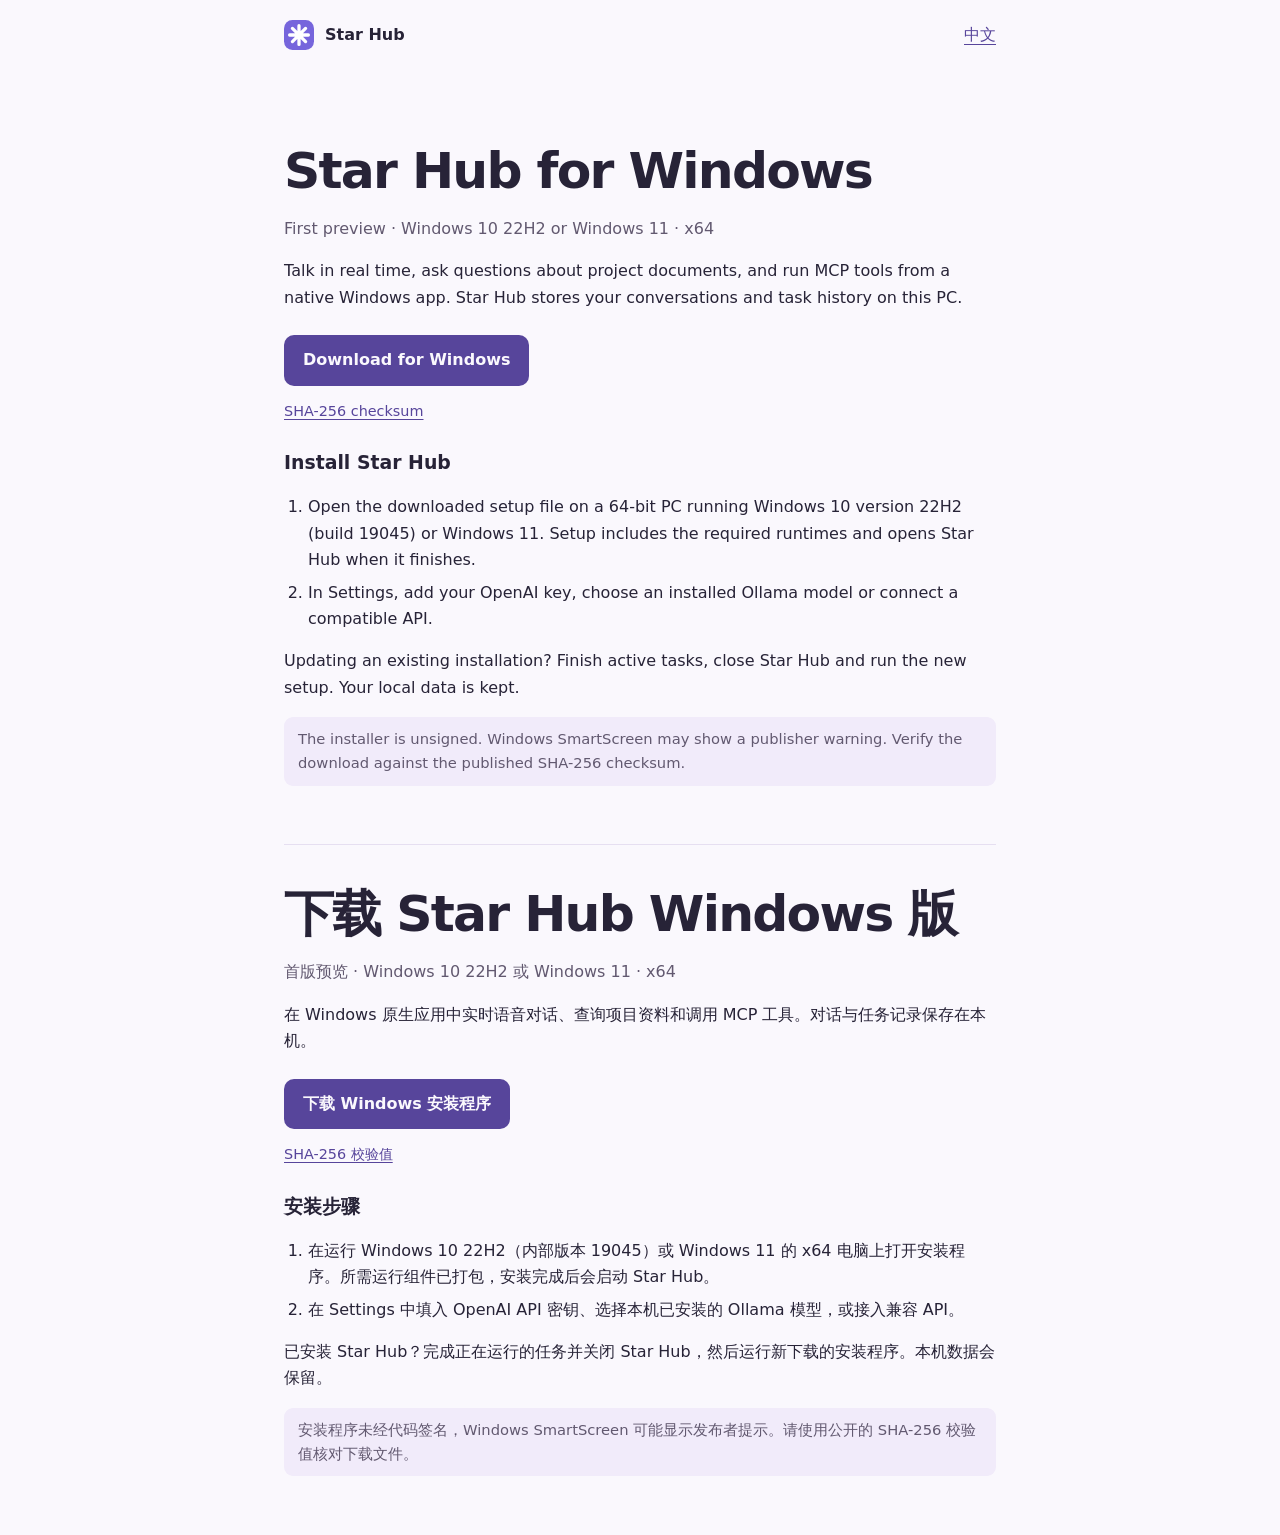
==== src/main/webapp/downloads/index.html @ 9179a20b "Initial commit" ====
<!doctype html>
<html lang="en">
<head>
  <meta charset="utf-8">
  <meta name="viewport" content="width=device-width,initial-scale=1">
  <meta name="description" content="Download the Star Hub native desktop app for Windows 10 version 22H2 and Windows 11.">
  <title>Download Star Hub</title>
  <link rel="icon" href="../icon.svg" type="image/svg+xml">
  <link rel="stylesheet" href="download.css">
</head>
<body>
  <header>
    <a class="brand" href="../"><img src="../icon.svg" width="30" height="30" alt="">Star Hub</a>
    <a href="#zh" lang="zh-CN">中文</a>
  </header>
  <main>
    <section aria-labelledby="title">
      <h1 id="title">Star Hub for Windows</h1>
      <p class="requirements">First preview · Windows 10 22H2 or Windows 11 · x64</p>
      <p>Talk in real time, ask questions about project documents, and run MCP tools from a native Windows app. Star Hub stores your conversations and task history on this PC.</p>
      <a class="download" href="windows/preview/StarHub-Windows-x64-Setup.exe" download>Download for Windows</a>
      <div class="links">
        <a href="windows/preview/StarHub-Windows-x64-Setup.exe.sha256">SHA-256 checksum</a>
      </div>
      <h2>Install Star Hub</h2>
      <ol>
        <li>Open the downloaded setup file on a 64-bit PC running Windows 10 version 22H2 (build 19045) or Windows 11. Setup includes the required runtimes and opens Star Hub when it finishes.</li>
        <li>In Settings, add your OpenAI key, choose an installed Ollama model or connect a compatible API.</li>
      </ol>
      <p>Updating an existing installation? Finish active tasks, close Star Hub and run the new setup. Your local data is kept.</p>
      <p class="notice">The installer is unsigned. Windows SmartScreen may show a publisher warning. Verify the download against the published SHA-256 checksum.</p>
    </section>
    <section lang="zh-CN" id="zh" aria-labelledby="title-zh">
      <h2 class="translated-title" id="title-zh">下载 Star Hub Windows 版</h2>
      <p class="requirements">首版预览 · Windows 10 22H2 或 Windows 11 · x64</p>
      <p>在 Windows 原生应用中实时语音对话、查询项目资料和调用 MCP 工具。对话与任务记录保存在本机。</p>
      <a class="download" href="windows/preview/StarHub-Windows-x64-Setup.exe" download>下载 Windows 安装程序</a>
      <div class="links">
        <a href="windows/preview/StarHub-Windows-x64-Setup.exe.sha256">SHA-256 校验值</a>
      </div>
      <h3>安装步骤</h3>
      <ol>
        <li>在运行 Windows 10 22H2（内部版本 19045）或 Windows 11 的 x64 电脑上打开安装程序。所需运行组件已打包，安装完成后会启动 Star Hub。</li>
        <li>在 Settings 中填入 OpenAI API 密钥、选择本机已安装的 Ollama 模型，或接入兼容 API。</li>
      </ol>
      <p>已安装 Star Hub？完成正在运行的任务并关闭 Star Hub，然后运行新下载的安装程序。本机数据会保留。</p>
      <p class="notice">安装程序未经代码签名，Windows SmartScreen 可能显示发布者提示。请使用公开的 SHA-256 校验值核对下载文件。</p>
    </section>
  </main>
</body>
</html>
---- src/main/webapp/downloads/download.css ----
:root {
  color-scheme: light dark;
  --surface: #faf8fd;
  --ink: #272337;
  --muted: #625970;
  --accent: #57459b;
  --rule: #e6dff1;
  --notice: #f1ebfa;
}

@media (prefers-color-scheme: dark) {
  :root {
    --surface: #1b1920;
    --ink: #f5efff;
    --muted: #c6bbd6;
    --accent: #d8cafd;
    --rule: #41404c;
    --notice: #2e2739;
  }
}

* { box-sizing: border-box; }
html { scroll-behavior: auto; }
body {
  margin: 0;
  background: var(--surface);
  color: var(--ink);
  font: 16px/1.65 "Segoe UI", system-ui, sans-serif;
}
a { color: var(--accent); text-underline-offset: .22em; }
a:focus-visible { outline: 2px solid var(--accent); outline-offset: 4px; }
header, main { max-width: 800px; margin: auto; padding-inline: clamp(22px, 6vw, 44px); }
header { display: flex; align-items: center; justify-content: space-between; padding-block: 20px; }
.brand { display: inline-flex; align-items: center; gap: 11px; text-decoration: none; color: var(--ink); font-weight: 650; }
main { padding-top: clamp(24px, 7vw, 72px); }
section { padding-bottom: 44px; }
section + section { border-top: 1px solid var(--rule); padding-top: 40px; }
h1, .translated-title { font-size: clamp(2rem, 5vw, 3.15rem); line-height: 1.15; margin: 0 0 12px; letter-spacing: -.035em; }
h2, h3 { margin: 24px 0 8px; font-size: 1.18rem; }
.requirements, .notice { color: var(--muted); }
.download {
  display: inline-block;
  margin-block: 8px 14px;
  padding: 12px 19px;
  border-radius: 10px;
  text-decoration: none;
  background: var(--accent);
  color: var(--surface);
  font-weight: 650;
}
.links { display: flex; flex-wrap: wrap; gap: 0 18px; font-size: .9rem; }
ol { padding-left: 1.5em; }
li + li { margin-top: 6px; }
.notice { padding: 10px 14px; background: var(--notice); border-radius: 9px; font-size: .92rem; }
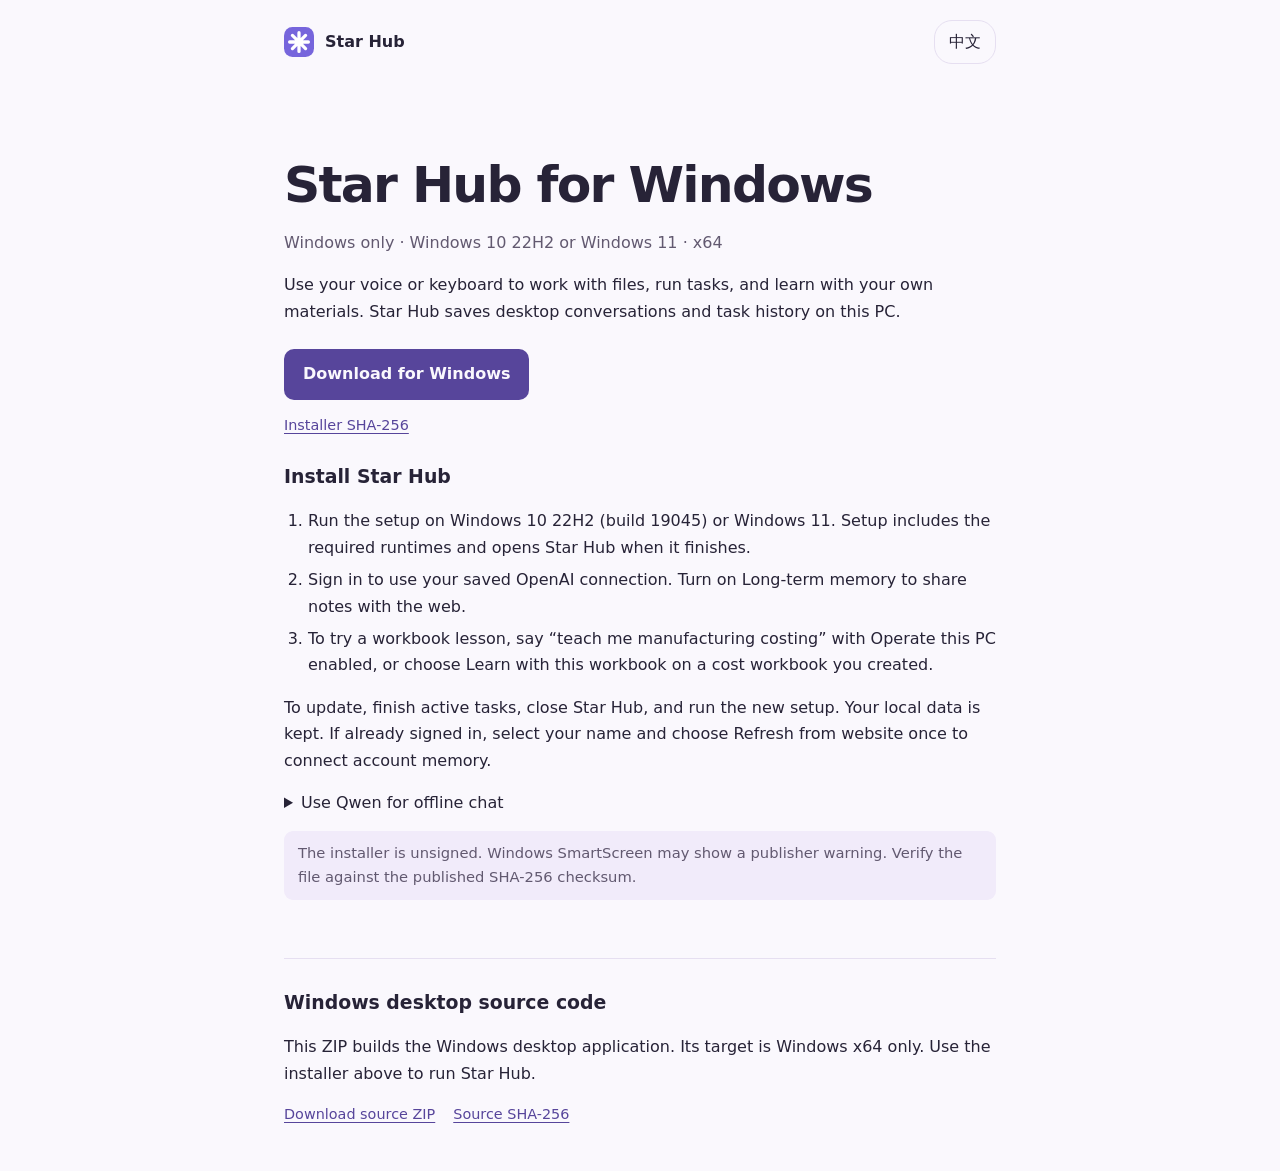
==== commit a8e9799f: "Integrate Windows learning, offline account memory and automatic local Qwen routing Include the nati" ====
--- a/src/main/webapp/downloads/index.html
+++ b/src/main/webapp/downloads/index.html
@@ -7,44 +7,44 @@
   <title>Download Star Hub</title>
   <link rel="icon" href="../icon.svg" type="image/svg+xml">
   <link rel="stylesheet" href="download.css">
+  <script src="download.js" defer></script>
 </head>
 <body>
   <header>
     <a class="brand" href="../"><img src="../icon.svg" width="30" height="30" alt="">Star Hub</a>
-    <a href="#zh" lang="zh-CN">中文</a>
+    <button id="download-language" type="button" lang="zh-CN" hidden>中文</button>
   </header>
   <main>
     <section aria-labelledby="title">
-      <h1 id="title">Star Hub for Windows</h1>
-      <p class="requirements">First preview · Windows 10 22H2 or Windows 11 · x64</p>
-      <p>Talk in real time, ask questions about project documents, and run MCP tools from a native Windows app. Star Hub stores your conversations and task history on this PC.</p>
-      <a class="download" href="windows/preview/StarHub-Windows-x64-Setup.exe" download>Download for Windows</a>
+      <h1 id="title" data-text="title">Star Hub for Windows</h1>
+      <p class="requirements" data-text="requirements">Windows only · Windows 10 22H2 or Windows 11 · x64</p>
+      <p class="requirements" id="download-build" hidden></p>
+      <p data-text="description">Use your voice or keyboard to work with files, run tasks, and learn with your own materials. Star Hub saves desktop conversations and task history on this PC.</p>
+      <a class="download" href="windows/preview/StarHub-Windows-x64-Setup.exe" download data-text="download">Download for Windows</a>
       <div class="links">
-        <a href="windows/preview/StarHub-Windows-x64-Setup.exe.sha256">SHA-256 checksum</a>
+        <a href="windows/preview/StarHub-Windows-x64-Setup.exe.sha256" data-text="checksum">Installer SHA-256</a>
       </div>
-      <h2>Install Star Hub</h2>
+      <h2 data-text="install">Install Star Hub</h2>
       <ol>
-        <li>Open the downloaded setup file on a 64-bit PC running Windows 10 version 22H2 (build 19045) or Windows 11. Setup includes the required runtimes and opens Star Hub when it finishes.</li>
-        <li>In Settings, add your OpenAI key, choose an installed Ollama model or connect a compatible API.</li>
+        <li data-text="stepOpen">Run the setup on Windows 10 22H2 (build 19045) or Windows 11. Setup includes the required runtimes and opens Star Hub when it finishes.</li>
+        <li data-text="stepAccount">Sign in to use your saved OpenAI connection. Turn on Long-term memory to share notes with the web.</li>
+        <li data-text="stepLesson">To try a workbook lesson, say “teach me manufacturing costing” with Operate this PC enabled, or choose Learn with this workbook on a cost workbook you created.</li>
       </ol>
-      <p>Updating an existing installation? Finish active tasks, close Star Hub and run the new setup. Your local data is kept.</p>
-      <p class="notice">The installer is unsigned. Windows SmartScreen may show a publisher warning. Verify the download against the published SHA-256 checksum.</p>
+      <p data-text="update">To update, finish active tasks, close Star Hub, and run the new setup. Your local data is kept. If already signed in, select your name and choose Refresh from website once to connect account memory.</p>
+      <details>
+        <summary data-text="offline">Use Qwen for offline chat</summary>
+        <p><a href="https://ollama.com/download/windows" data-text="ollama">Install Ollama for Windows</a>. <span data-text="pull">While online, run this command once in PowerShell. Keep Ollama running and leave Star Hub’s model set to Automatic.</span></p>
+        <code>ollama pull qwen2.5:0.5b</code>
+      </details>
+      <p class="notice" data-text="notice">The installer is unsigned. Windows SmartScreen may show a publisher warning. Verify the file against the published SHA-256 checksum.</p>
     </section>
-    <section lang="zh-CN" id="zh" aria-labelledby="title-zh">
-      <h2 class="translated-title" id="title-zh">下载 Star Hub Windows 版</h2>
-      <p class="requirements">首版预览 · Windows 10 22H2 或 Windows 11 · x64</p>
-      <p>在 Windows 原生应用中实时语音对话、查询项目资料和调用 MCP 工具。对话与任务记录保存在本机。</p>
-      <a class="download" href="windows/preview/StarHub-Windows-x64-Setup.exe" download>下载 Windows 安装程序</a>
+    <section class="source" aria-labelledby="source-title">
+      <h2 id="source-title" data-text="sourceTitle">Windows desktop source code</h2>
+      <p data-text="sourceHelp">This ZIP builds the Windows desktop application. Its target is Windows x64 only. Use the installer above to run Star Hub.</p>
       <div class="links">
-        <a href="windows/preview/StarHub-Windows-x64-Setup.exe.sha256">SHA-256 校验值</a>
+        <a href="windows/preview/StarHub-Windows-Source.zip" download data-text="sourceZip">Download source ZIP</a>
+        <a href="windows/preview/StarHub-Windows-Source.zip.sha256" data-text="sourceChecksum">Source SHA-256</a>
       </div>
-      <h3>安装步骤</h3>
-      <ol>
-        <li>在运行 Windows 10 22H2（内部版本 19045）或 Windows 11 的 x64 电脑上打开安装程序。所需运行组件已打包，安装完成后会启动 Star Hub。</li>
-        <li>在 Settings 中填入 OpenAI API 密钥、选择本机已安装的 Ollama 模型，或接入兼容 API。</li>
-      </ol>
-      <p>已安装 Star Hub？完成正在运行的任务并关闭 Star Hub，然后运行新下载的安装程序。本机数据会保留。</p>
-      <p class="notice">安装程序未经代码签名，Windows SmartScreen 可能显示发布者提示。请使用公开的 SHA-256 校验值核对下载文件。</p>
     </section>
   </main>
 </body>
--- a/src/main/webapp/downloads/download.css
+++ b/src/main/webapp/downloads/download.css
@@ -28,15 +28,25 @@
   font: 16px/1.65 "Segoe UI", system-ui, sans-serif;
 }
 a { color: var(--accent); text-underline-offset: .22em; }
-a:focus-visible { outline: 2px solid var(--accent); outline-offset: 4px; }
+a:focus-visible, button:focus-visible { outline: 2px solid var(--accent); outline-offset: 4px; }
 header, main { max-width: 800px; margin: auto; padding-inline: clamp(22px, 6vw, 44px); }
 header { display: flex; align-items: center; justify-content: space-between; padding-block: 20px; }
 .brand { display: inline-flex; align-items: center; gap: 11px; text-decoration: none; color: var(--ink); font-weight: 650; }
+#download-language {
+  border: 1px solid var(--rule);
+  background: var(--surface);
+  color: var(--ink);
+  border-radius: 18px;
+  padding: 7px 14px;
+  min-height: 44px;
+  font: inherit;
+  cursor: pointer;
+}
 main { padding-top: clamp(24px, 7vw, 72px); }
 section { padding-bottom: 44px; }
-section + section { border-top: 1px solid var(--rule); padding-top: 40px; }
-h1, .translated-title { font-size: clamp(2rem, 5vw, 3.15rem); line-height: 1.15; margin: 0 0 12px; letter-spacing: -.035em; }
-h2, h3 { margin: 24px 0 8px; font-size: 1.18rem; }
+section + section { border-top: 1px solid var(--rule); padding-top: 4px; }
+h1 { font-size: clamp(2rem, 5vw, 3.15rem); line-height: 1.15; margin: 0 0 12px; letter-spacing: -.035em; }
+h2 { margin: 24px 0 8px; font-size: 1.18rem; }
 .requirements, .notice { color: var(--muted); }
 .download {
   display: inline-block;
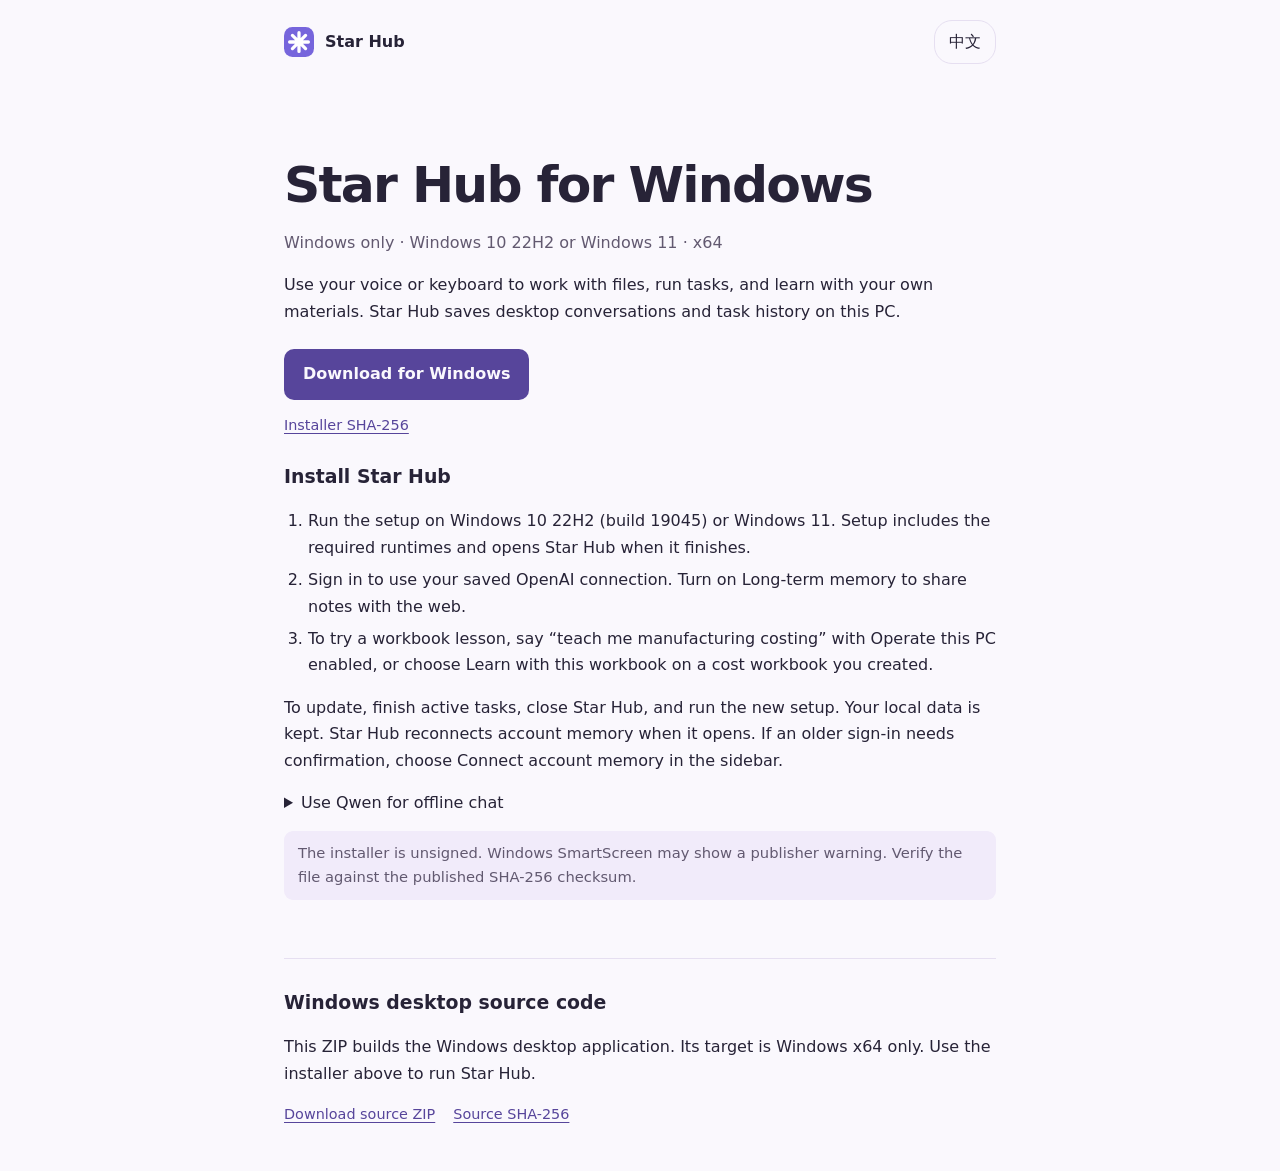
==== commit a1cff1b6: "Restore account memory on upgrade and set up offline Qwen in one click Verified in-place upgrade and" ====
--- a/src/main/webapp/downloads/index.html
+++ b/src/main/webapp/downloads/index.html
@@ -30,11 +30,10 @@
         <li data-text="stepAccount">Sign in to use your saved OpenAI connection. Turn on Long-term memory to share notes with the web.</li>
         <li data-text="stepLesson">To try a workbook lesson, say “teach me manufacturing costing” with Operate this PC enabled, or choose Learn with this workbook on a cost workbook you created.</li>
       </ol>
-      <p data-text="update">To update, finish active tasks, close Star Hub, and run the new setup. Your local data is kept. If already signed in, select your name and choose Refresh from website once to connect account memory.</p>
+      <p data-text="update">To update, finish active tasks, close Star Hub, and run the new setup. Your local data is kept. Star Hub reconnects account memory when it opens. If an older sign-in needs confirmation, choose Connect account memory in the sidebar.</p>
       <details>
         <summary data-text="offline">Use Qwen for offline chat</summary>
-        <p><a href="https://ollama.com/download/windows" data-text="ollama">Install Ollama for Windows</a>. <span data-text="pull">While online, run this command once in PowerShell. Keep Ollama running and leave Star Hub’s model set to Automatic.</span></p>
-        <code>ollama pull qwen2.5:0.5b</code>
+        <p data-text="offlineSetup">While online, choose Set up offline chat in the app sidebar. Star Hub downloads Qwen once (491 MB). After that, open Star Hub and type a message, even without internet.</p>
       </details>
       <p class="notice" data-text="notice">The installer is unsigned. Windows SmartScreen may show a publisher warning. Verify the file against the published SHA-256 checksum.</p>
     </section>
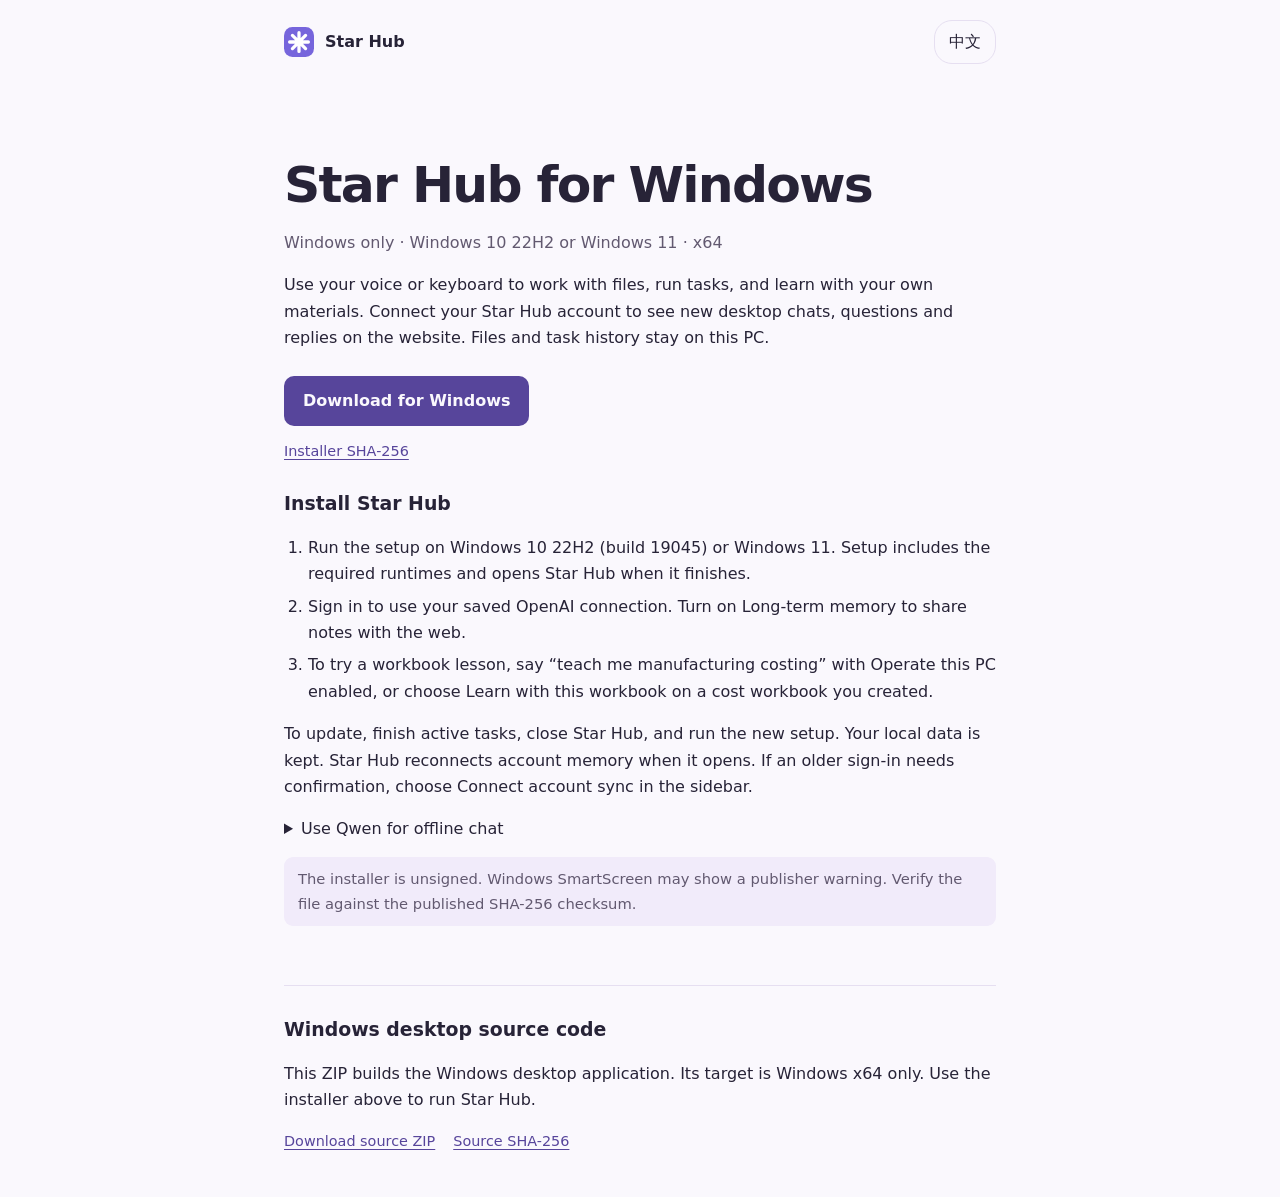
==== commit ae590a5e: "Sync new Windows conversations and replies to their Star Hub web account" ====
--- a/src/main/webapp/downloads/index.html
+++ b/src/main/webapp/downloads/index.html
@@ -19,7 +19,7 @@
       <h1 id="title" data-text="title">Star Hub for Windows</h1>
       <p class="requirements" data-text="requirements">Windows only · Windows 10 22H2 or Windows 11 · x64</p>
       <p class="requirements" id="download-build" hidden></p>
-      <p data-text="description">Use your voice or keyboard to work with files, run tasks, and learn with your own materials. Star Hub saves desktop conversations and task history on this PC.</p>
+      <p data-text="description">Use your voice or keyboard to work with files, run tasks, and learn with your own materials. Connect your Star Hub account to see new desktop chats, questions and replies on the website. Files and task history stay on this PC.</p>
       <a class="download" href="windows/preview/StarHub-Windows-x64-Setup.exe" download data-text="download">Download for Windows</a>
       <div class="links">
         <a href="windows/preview/StarHub-Windows-x64-Setup.exe.sha256" data-text="checksum">Installer SHA-256</a>
@@ -30,7 +30,7 @@
         <li data-text="stepAccount">Sign in to use your saved OpenAI connection. Turn on Long-term memory to share notes with the web.</li>
         <li data-text="stepLesson">To try a workbook lesson, say “teach me manufacturing costing” with Operate this PC enabled, or choose Learn with this workbook on a cost workbook you created.</li>
       </ol>
-      <p data-text="update">To update, finish active tasks, close Star Hub, and run the new setup. Your local data is kept. Star Hub reconnects account memory when it opens. If an older sign-in needs confirmation, choose Connect account memory in the sidebar.</p>
+      <p data-text="update">To update, finish active tasks, close Star Hub, and run the new setup. Your local data is kept. Star Hub reconnects account memory when it opens. If an older sign-in needs confirmation, choose Connect account sync in the sidebar.</p>
       <details>
         <summary data-text="offline">Use Qwen for offline chat</summary>
         <p data-text="offlineSetup">While online, choose Set up offline chat in the app sidebar. Star Hub downloads Qwen once (491 MB). After that, open Star Hub and type a message, even without internet.</p>
